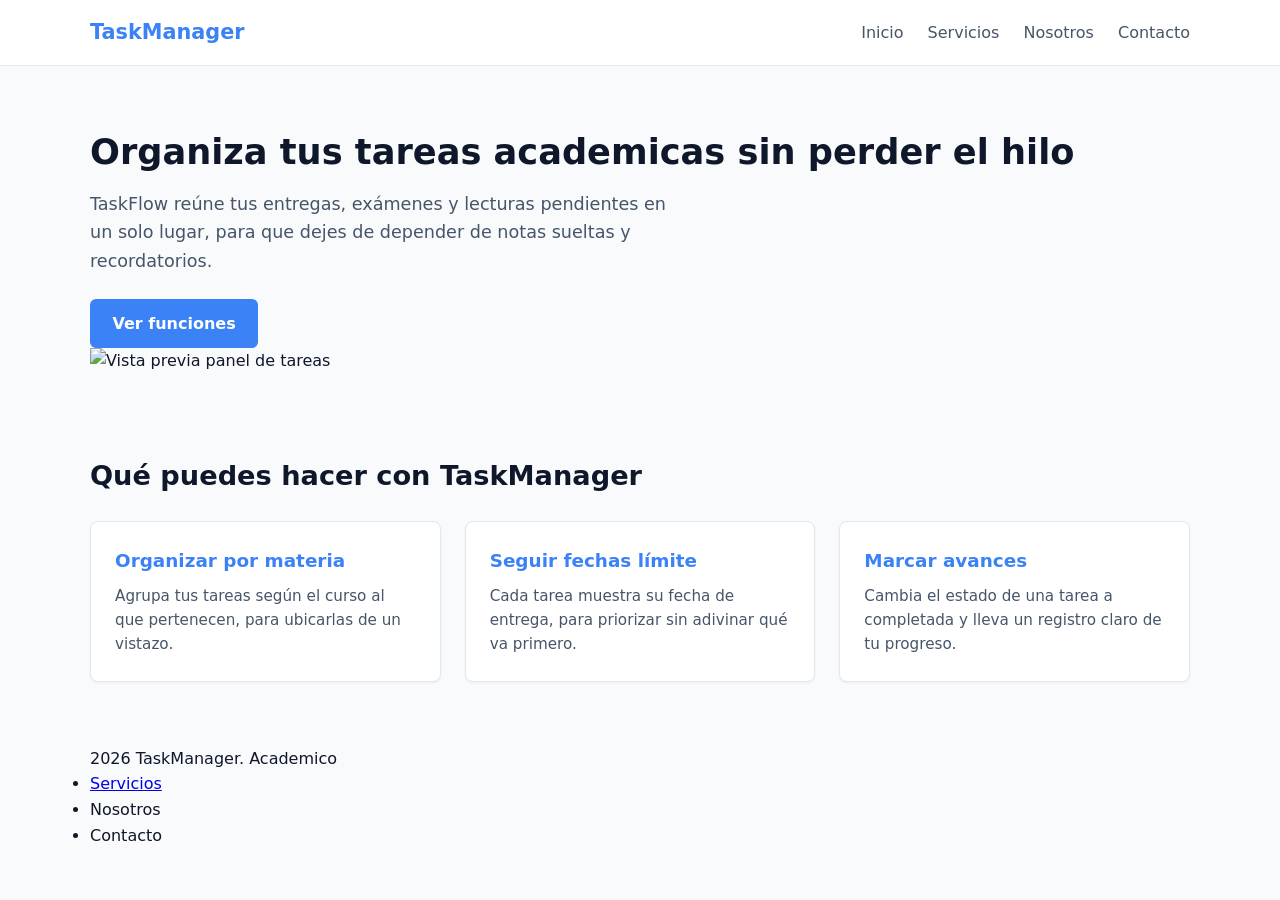
==== index.html @ 7015ac85 "Estilos iniciales y configuracion" ====
<!DOCTYPE html>
<html lang="en">
<head>
    <meta charset="UTF-8">
    <meta name="viewport" content="width=device-width, initial-scale=1.0">
    <title>TaskManager</title>
    <link rel="stylesheet" href="css/estilo.css">
</head>
<body>
    <header class="header-sitio">
        <div class="contenedor contenedor-header">
            <a href="index.html" class="logo">TaskManager</a>
            <nav class="navegacion">
                <ul>
                    <li><a href="index.html" class="activo">Inicio</a></li>
                    <li><a href="servicios.html">Servicios</a></li>
                    <li><a href="nosotros.html">Nosotros</a></li>
                    <li><a href="contacto.html">Contacto</a></li>
                </ul>
            </nav>
        </div>
    </header>

    <main>
        <section class="hero">
            <div class="contenedor contenedor-hero">
                <div class="hero-texto">
                    <h1>Organiza tus tareas academicas sin perder el hilo</h1>
                    <p>
                        TaskFlow reúne tus entregas, exámenes y lecturas pendientes en un 
                        solo lugar, para que dejes de depender de notas sueltas y recordatorios.
                    </p>
                    <a href="servicios.html" class="btn-primario">Ver funciones</a>
                </div>
                <div class="hero-img">
                    <img src="" alt="Vista previa panel de tareas">
                </div>
            </div>
        </section>

        <section class="funciones">
            <div class="contenedor">
                <h2>Qué puedes hacer con TaskManager</h2>
                <ul class="lista-funciones">
                    <li>
                        <h3>Organizar por materia</h3>
                        <p>Agrupa tus tareas según el curso al que pertenecen, para ubicarlas de un vistazo.</p>
                    </li>
                    <li>
                        <h3>Seguir fechas límite</h3>
                        <p>Cada tarea muestra su fecha de entrega, para priorizar sin adivinar qué va primero.</p>
                    </li>
                    <li>
                        <h3>Marcar avances</h3>
                        <p>Cambia el estado de una tarea a completada y lleva un registro claro de tu progreso.</p>
                    </li>
                </ul>
            </div>
        </section>

    </main>

    <footer class="footer-sitio">
        <div class="contenedor contenedor-footer">
            <p>2026 TaskManager. Academico</p>
            <ul class="links-footer">
                <li><a href="servicios.html">Servicios</a></li>
                <li><a href="nosotros.html"></a>Nosotros</li>
                <li><a href="contacto.html"></a>Contacto</li>
            </ul>
        </div>
    </footer>

    <script src="js/script.js"></script>
</body>
</html>
---- css/estilo.css ----
:root {
  --color-primario: #3b82f6;
  --color-primario-hover: #1d4ed8;
  --color-fondo: #f8fafc;
  --color-tarjeta: #ffffff;
  --color-texto: #0f172a;
  --color-texto-secundario: #475569;
  --borde-color: #e2e8f0;
  --fuente: system-ui, -apple-system, BlinkMacSystemFont, 'Segoe UI', Roboto, sans-serif;
}


* {
  margin: 0;
  padding: 0;
  box-sizing: border-box;
}

body {
  font-family: var(--fuente);
  background-color: var(--color-fondo);
  color: var(--color-texto);
  line-height: 1.6;
}

.contenedor {
  width: 90%;
  max-width: 1100px;
  margin: 0 auto;
}

.header-sitio {
  background-color: var(--color-tarjeta);
  border-bottom: 1px solid var(--borde-color);
  padding: 1rem 0;
}

.contenedor-header {
  display: flex;
  justify-content: space-between;
  align-items: center;
}

.logo {
  font-size: 1.3rem;
  font-weight: 700;
  color: var(--color-primario);
  text-decoration: none;
}

.navegacion ul {
  display: flex;
  list-style: none;
  gap: 1.5rem;
}

.navegacion a {
  text-decoration: none;
  color: var(--color-texto-secundario);
  font-weight: 500;
  transition: color 0.2s ease;
}

.navegacion a:hover,
.navegacion a.active {
  color: var(--color-primario);
}

.hero {
  padding: 4rem 0 3rem 0;
}

.hero h1 {
  font-size: 2.2rem;
  margin-bottom: 1rem;
  line-height: 1.25;
}

.hero p {
  font-size: 1.1rem;
  color: var(--color-texto-secundario);
  margin-bottom: 1.5rem;
  max-width: 600px;
}

.btn-primario {
  display: inline-block;
  background-color: var(--color-primario);
  color: #ffffff;
  padding: 0.75rem 1.4rem;
  border-radius: 6px;
  text-decoration: none;
  font-weight: 600;
  transition: background-color 0.2s ease;
}

.btn-primario:hover {
  background-color: var(--color-primario-hover);
}

.funciones {
  padding: 2rem 0 4rem 0;
}

.funciones h2 {
  font-size: 1.7rem;
  margin-bottom: 1.5rem;
}

.lista-funciones {
  list-style: none;
  display: grid;
  grid-template-columns: repeat(auto-fit, minmax(280px, 1fr));
  gap: 1.5rem;
}

.lista-funciones li {
  background-color: var(--color-tarjeta);
  border: 1px solid var(--borde-color);
  border-radius: 8px;
  padding: 1.5rem;
  box-shadow: 0 1px 3px rgba(0, 0, 0, 0.05);
}

.lista-funciones h3 {
  font-size: 1.15rem;
  color: var(--color-primario);
  margin-bottom: 0.5rem;
}

.lista-funciones p {
  color: var(--color-texto-secundario);
  font-size: 0.95rem;
}
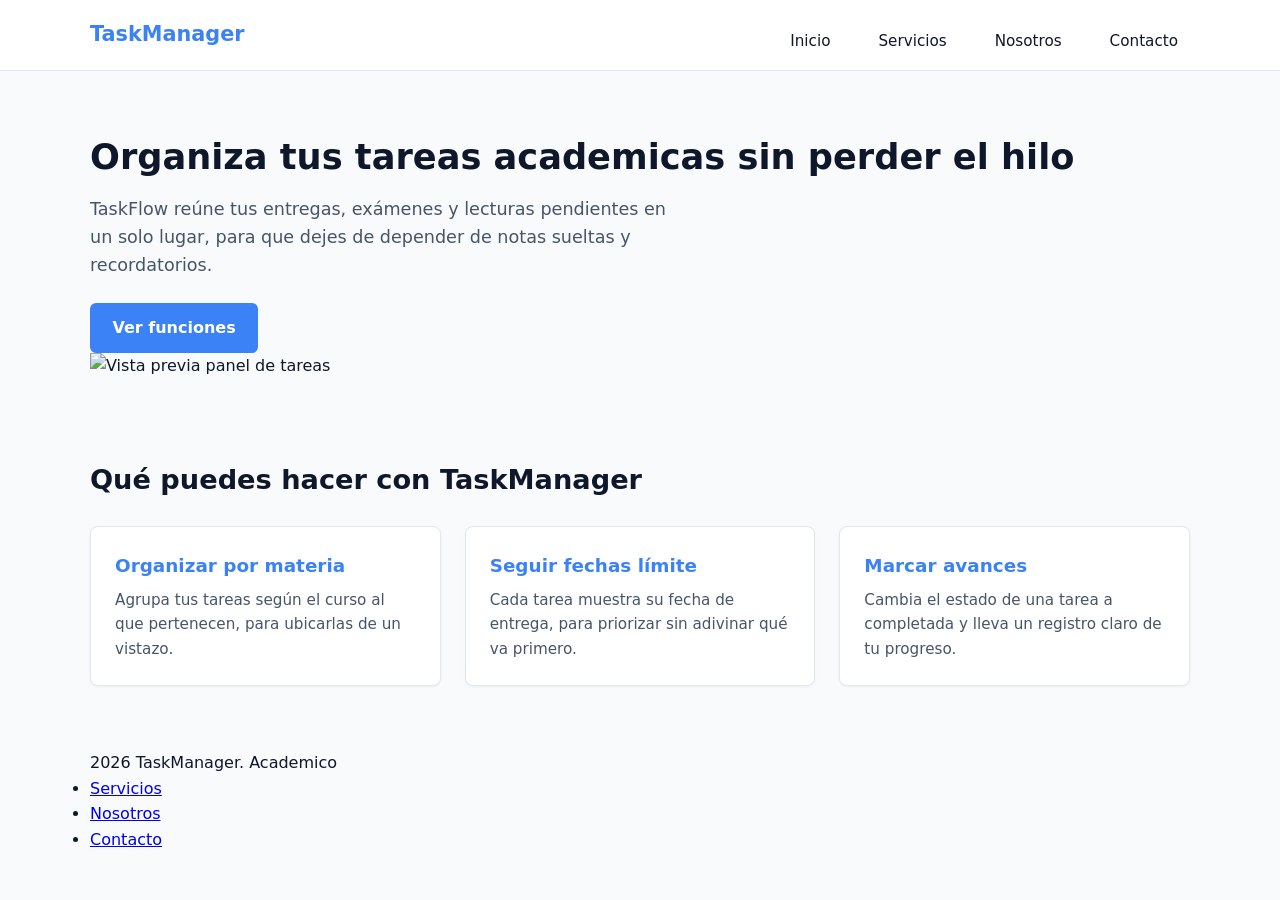
==== commit edcf754b: "cambio en etiqueta" ====
--- a/index.html
+++ b/index.html
@@ -65,8 +65,8 @@
             <p>2026 TaskManager. Academico</p>
             <ul class="links-footer">
                 <li><a href="servicios.html">Servicios</a></li>
-                <li><a href="nosotros.html"></a>Nosotros</li>
-                <li><a href="contacto.html"></a>Contacto</li>
+                <li><a href="nosotros.html">Nosotros</a></li>
+                <li><a href="contacto.html">Contacto</a></li>
             </ul>
         </div>
     </footer>
--- a/css/estilo.css
+++ b/css/estilo.css
@@ -52,18 +52,30 @@
   display: flex;
   list-style: none;
   gap: 1.5rem;
+  margin: 0;
+  padding: 0;
+  align-items: center;
+}
+
+.navegacion {
+  display: flex;
+  gap: 1.5rem;
+  align-items: center;
 }
 
 .navegacion a {
   text-decoration: none;
-  color: var(--color-texto-secundario);
+  color: var(--color-texto);
   font-weight: 500;
-  transition: color 0.2s ease;
-}
-
-.navegacion a:hover,
-.navegacion a.active {
-  color: var(--color-primario);
+  font-size: 0.95rem;
+  padding: 0.5rem 0.75rem;
+  border-radius: 6px;
+  transition: color 0.2s ease, background-color 0.2s ease;
+}
+
+.navegacion a:hover {
+  color: var(--color-primario);
+  background-color: #f1f5f9;
 }
 
 .hero {
@@ -131,4 +143,198 @@
 .lista-funciones p {
   color: var(--color-texto-secundario);
   font-size: 0.95rem;
+}
+
+.seccion-contacto {
+  padding: 3rem 0 4rem 0;
+}
+
+.seccion-contacto h1 {
+  font-size: 2rem;
+  color: var(--color-texto);
+  margin-bottom: 0.8rem;
+}
+
+.descripcion-contacto {
+  color: var(--color-texto-secundario);
+  margin-bottom: 2rem;
+  font-size: 1rem;
+}
+
+.tabla-contenedor {
+  width: 100%;
+  overflow-x: auto;
+  background-color: var(--color-tarjeta);
+  border: 1px solid var(--borde-color);
+  border-radius: 8px;
+  box-shadow: 0 1px 3px rgba(0, 0, 0, 0.04);
+}
+
+.tabla-directorio {
+  width: 100%;
+  border-collapse: collapse;
+  text-align: left;
+  font-size: 0.95rem;
+}
+
+.tabla-directorio th {
+  background-color: #f8fafc;
+  color: var(--color-texto);
+  font-weight: 700;
+  padding: 1rem 1.25rem;
+  border-bottom: 2px solid var(--borde-color);
+}
+
+.tabla-directorio td {
+  padding: 1rem 1.25rem;
+  border-bottom: 1px solid var(--borde-color);
+  color: var(--color-texto);
+}
+
+.tabla-directorio tr:last-child td {
+  border-bottom: none;
+}
+
+.tabla-directorio tbody tr:hover {
+  background-color: #f1f5f9;
+}
+
+.tabla-directorio a {
+  color: var(--color-primario);
+  text-decoration: none;
+  font-weight: 500;
+}
+
+.tabla-directorio a:hover {
+  text-decoration: underline;
+}
+
+.seccion-nosotros {
+  padding: 3rem 0 4rem 0;
+}
+
+.encabezado-pagina {
+  margin-bottom: 2.5rem;
+}
+
+.encabezado-pagina h1 {
+  font-size: 2.2rem;
+  color: var(--color-texto);
+  margin-bottom: 0.5rem;
+}
+
+.encabezado-pagina .subtitulo {
+  color: var(--color-texto-secundario);
+  font-size: 1.05rem;
+}
+
+.identidad-grid {
+  display: grid;
+  grid-template-columns: repeat(auto-fit, minmax(280px, 1fr));
+  gap: 1.5rem;
+  margin-bottom: 3.5rem;
+}
+
+.tarjeta-identidad {
+  background-color: var(--color-tarjeta);
+  border: 1px solid var(--borde-color);
+  border-radius: 8px;
+  padding: 1.75rem;
+  box-shadow: 0 1px 3px rgba(0, 0, 0, 0.04);
+}
+
+.tarjeta-identidad h2 {
+  font-size: 1.3rem;
+  color: var(--color-primario);
+  margin-bottom: 0.75rem;
+}
+
+.tarjeta-identidad p {
+  color: var(--color-texto-secundario);
+  font-size: 0.95rem;
+  line-height: 1.6;
+}
+
+.seccion-equipo {
+  margin-top: 2rem;
+}
+
+.encabezado-seccion {
+  margin-bottom: 2rem;
+}
+
+.encabezado-seccion h2 {
+  font-size: 1.8rem;
+  color: var(--color-texto);
+  margin-bottom: 0.5rem;
+}
+
+.encabezado-seccion p {
+  color: var(--color-texto-secundario);
+  font-size: 1rem;
+}
+
+.equipo-grid {
+  display: grid;
+  grid-template-columns: repeat(auto-fill, minmax(260px, 1fr));
+  gap: 1.5rem;
+}
+
+.tarjeta-miembro {
+  background-color: var(--color-tarjeta);
+  border: 1px solid var(--borde-color);
+  border-radius: 8px;
+  padding: 1.5rem;
+  box-shadow: 0 1px 3px rgba(0, 0, 0, 0.04);
+  transition: transform 0.2s ease, box-shadow 0.2s ease;
+}
+
+.tarjeta-miembro:hover {
+  transform: translateY(-3px);
+  box-shadow: 0 4px 12px rgba(0, 0, 0, 0.08);
+}
+
+.tarjeta-miembro h3 {
+  font-size: 1.05rem;
+  color: var(--color-texto);
+  margin-bottom: 0.35rem;
+}
+
+.tarjeta-miembro .rol {
+  display: inline-block;
+  font-size: 0.85rem;
+  font-weight: 600;
+  color: var(--color-primario);
+  margin-bottom: 0.8rem;
+  background-color: #e0f2fe;
+  padding: 0.2rem 0.5rem;
+  border-radius: 4px;
+}
+
+.tarjeta-miembro p {
+  font-size: 0.9rem;
+  color: var(--color-texto-secundario);
+  line-height: 1.5;
+}
+
+header nav, .nav-links {
+    display: flex;
+    justify-content: center;
+    gap: 15px;
+    margin-top: 12px;
+}
+
+header nav a, .nav-links a {
+    color: #ffffff;
+    text-decoration: none;
+    font-weight: bold;
+    font-size: 15px;
+    padding: 6px 14px;
+    border-radius: 6px;
+    transition: background-color 0.2s ease, box-shadow 0.2s ease;
+}
+
+header nav a:hover, .nav-links a:hover {
+    background-color: rgba(255, 255, 255, 0.18);
+    box-shadow: 0 2px 8px rgba(0, 0, 0, 0.2);
 }
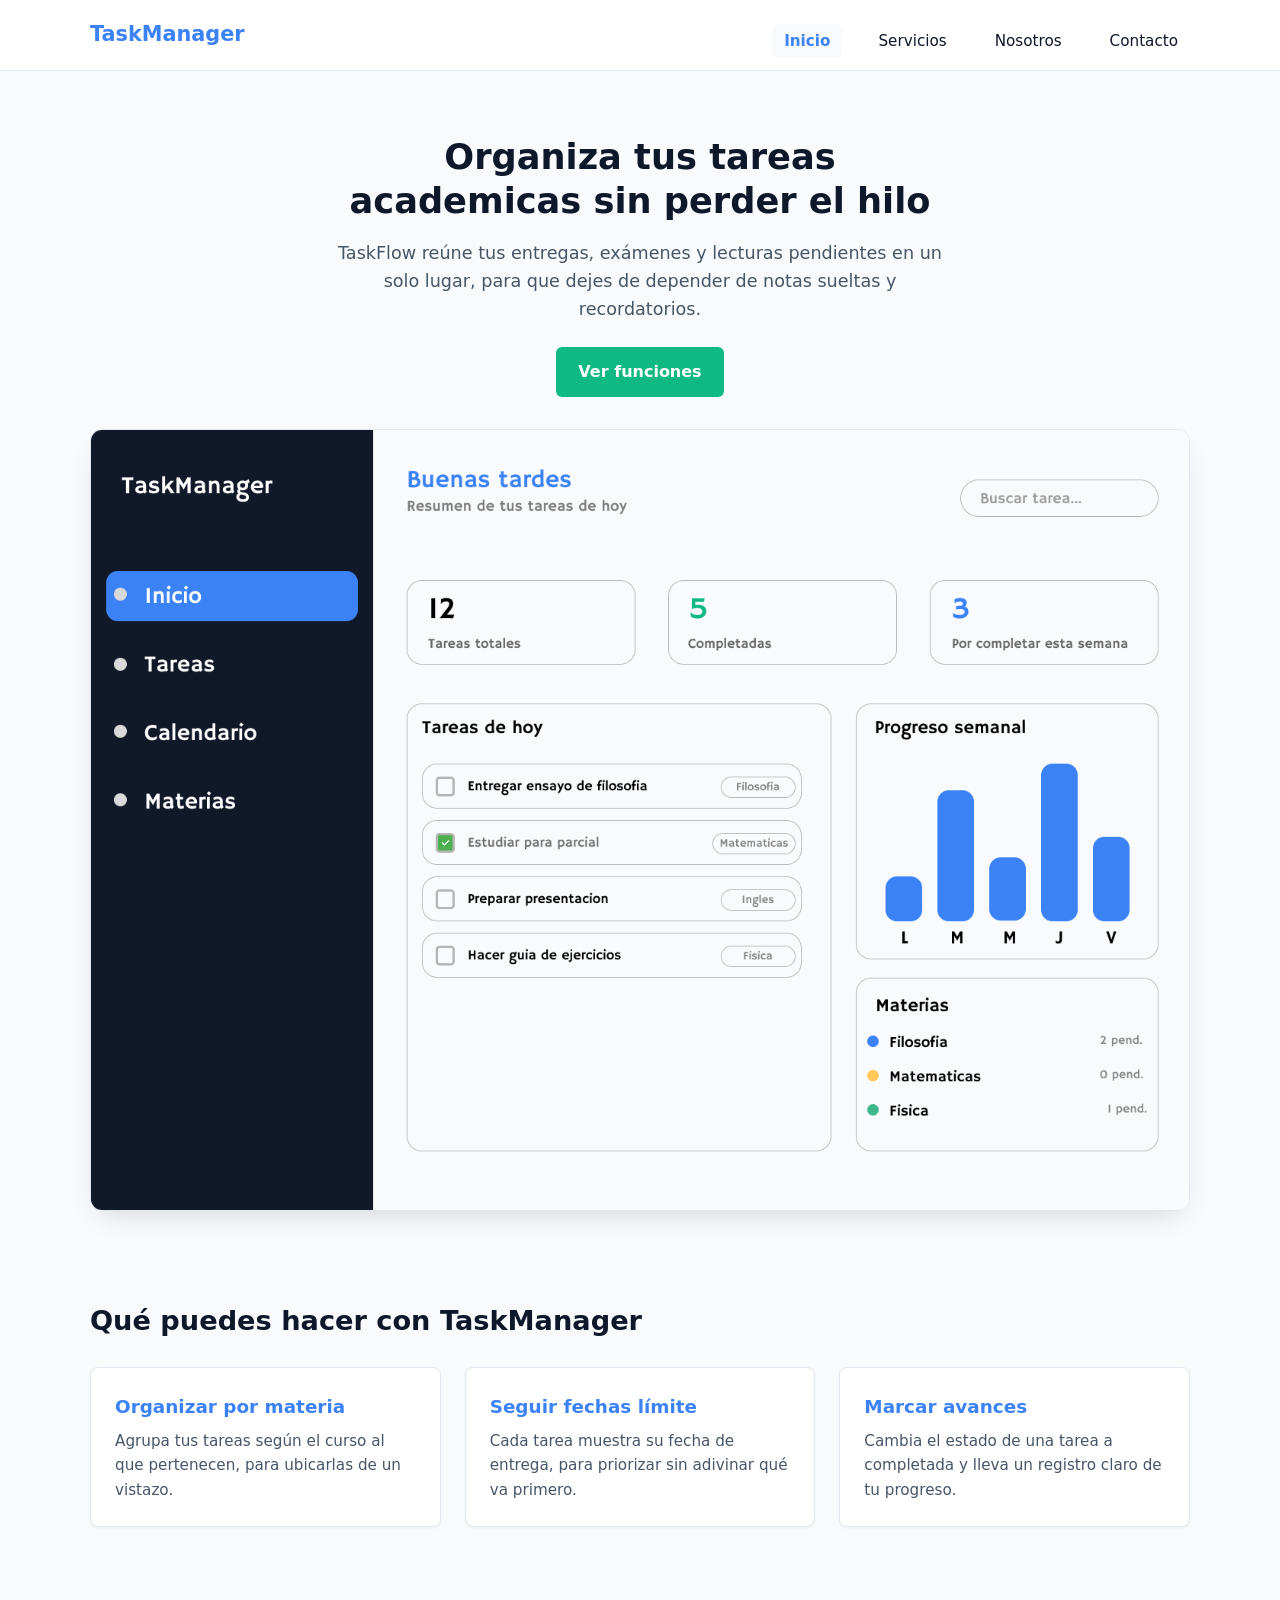
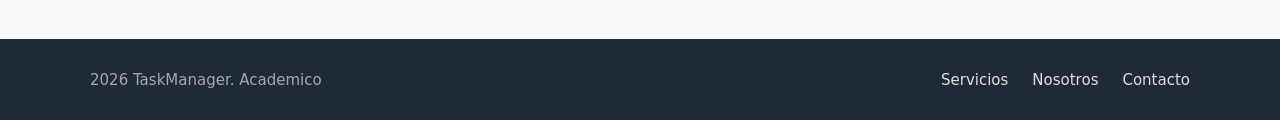
==== commit ec1be6cd: "style: cambios en estructura y añadicion de ejemplo de panel" ====
--- a/index.html
+++ b/index.html
@@ -32,8 +32,8 @@
                     </p>
                     <a href="servicios.html" class="btn-primario">Ver funciones</a>
                 </div>
-                <div class="hero-img">
-                    <img src="" alt="Vista previa panel de tareas">
+                <div class="panel-img">
+                    <img src="img/Panel TasksManager (idea).png" alt="Vista previa panel de tareas">
                 </div>
             </div>
         </section>
--- a/css/estilo.css
+++ b/css/estilo.css
@@ -1,6 +1,9 @@
 :root {
   --color-primario: #3b82f6;
   --color-primario-hover: #1d4ed8;
+  --color-secundario: #10B981;
+  --color-secundario-hover: #099a6a;
+  --color-terciario: #1F2937;
   --color-fondo: #f8fafc;
   --color-tarjeta: #ffffff;
   --color-texto: #0f172a;
@@ -29,6 +32,8 @@
   margin: 0 auto;
 }
 
+/**navegacion y header**/
+
 .header-sitio {
   background-color: var(--color-tarjeta);
   border-bottom: 1px solid var(--borde-color);
@@ -52,8 +57,6 @@
   display: flex;
   list-style: none;
   gap: 1.5rem;
-  margin: 0;
-  padding: 0;
   align-items: center;
 }
 
@@ -73,41 +76,106 @@
   transition: color 0.2s ease, background-color 0.2s ease;
 }
 
-.navegacion a:hover {
-  color: var(--color-primario);
-  background-color: #f1f5f9;
-}
+.navegacion a:hover,
+.navegacion a:focus-visible {
+  color: var(--color-primario);
+  background-color: var(--color-fondo);
+}
+
+.navegacion a.activo,
+.navegacion a.activo:hover,
+.navegacion a.activo:focus-visible {
+  color: var(--color-primario);
+  background-color: var(--color-fondo);
+  font-weight: 600;
+}
+
+@media (max-width: 640px) {
+  .contenedor-header {
+    flex-direction: column;
+    gap: 0.75rem;
+    padding: 0.5rem 0;
+  }
+ 
+  .navegacion ul {
+    flex-wrap: wrap;
+    justify-content: center;
+    gap: 0.5rem 1rem;
+  }
+ 
+  .navegacion a {
+    padding: 0.4rem 0.6rem;
+    font-size: 0.9rem;
+  }
+}
+
+/**hero section**/
 
 .hero {
-  padding: 4rem 0 3rem 0;
-}
-
+  padding: 4rem 0 3rem;
+  background-color: var(--color-fondo);
+  background-image: url("../img/fondo-estudio.svg");
+  background-repeat: no-repeat;
+  background-position: center;
+  background-size: cover;
+}
+ 
+.contenedor-hero {
+  display: flex;
+  flex-direction: column;
+  align-items: center;
+  text-align: center;
+  gap: 2rem;
+}
+ 
+.hero-texto {
+  display: flex;
+  flex-direction: column;
+  align-items: center;
+  max-width: 620px;
+}
+ 
 .hero h1 {
   font-size: 2.2rem;
   margin-bottom: 1rem;
   line-height: 1.25;
-}
-
+  color: var(--color-texto);
+}
+ 
 .hero p {
   font-size: 1.1rem;
   color: var(--color-texto-secundario);
   margin-bottom: 1.5rem;
-  max-width: 600px;
-}
-
+}
+ 
 .btn-primario {
   display: inline-block;
-  background-color: var(--color-primario);
-  color: #ffffff;
+  background-color: var(--color-secundario);
+  color: var(--color-tarjeta);
   padding: 0.75rem 1.4rem;
   border-radius: 6px;
   text-decoration: none;
   font-weight: 600;
   transition: background-color 0.2s ease;
 }
-
-.btn-primario:hover {
-  background-color: var(--color-primario-hover);
+ 
+.btn-primario:hover,
+.btn-primario:focus-visible {
+  background-color: var(--color-secundario-hover);
+}
+ 
+.panel-img img{
+  max-width: 100%;
+  height: auto;
+  border-radius: 12px;
+   border: 1px solid var(--borde-color);
+  box-shadow: 0 12px 28px -12px rgba(15, 23, 42, 0.18);
+}
+ 
+@media (max-width: 640px) {
+  .hero h1 {
+    font-size: 1.7rem;
+  }
 }
 
 .funciones {
@@ -337,4 +405,55 @@
 header nav a:hover, .nav-links a:hover {
     background-color: rgba(255, 255, 255, 0.18);
     box-shadow: 0 2px 8px rgba(0, 0, 0, 0.2);
+}
+
+/*footer*/
+
+.footer-sitio {
+  background-color: var(--color-terciario);
+  color: var(--color-blanco);
+  padding: 28px 0;
+  margin-top: 48px;
+}
+ 
+.contenedor-footer {
+  display: flex;
+  flex-direction: column;
+  align-items: center;
+  gap: 14px;
+  text-align: center;
+}
+ 
+.footer-sitio p {
+  font-size: 15px;
+  color: rgba(255, 255, 255, 0.6);
+}
+ 
+.links-footer {
+  display: flex;
+  gap: 24px;
+  list-style: none;
+  flex-wrap: wrap;
+  justify-content: center;
+}
+ 
+.links-footer a {
+  color: rgba(255, 255, 255, 0.85);
+  text-decoration: none;
+  font-size: 15px;
+  transition: color 0.15s ease;
+}
+ 
+.links-footer a:hover,
+.links-footer a:focus-visible {
+  color: var(--color-acento);
+  text-decoration: underline;
+}
+ 
+@media (min-width: 640px) {
+  .contenedor-footer {
+    flex-direction: row;
+    justify-content: space-between;
+    text-align: left;
+  }
 }
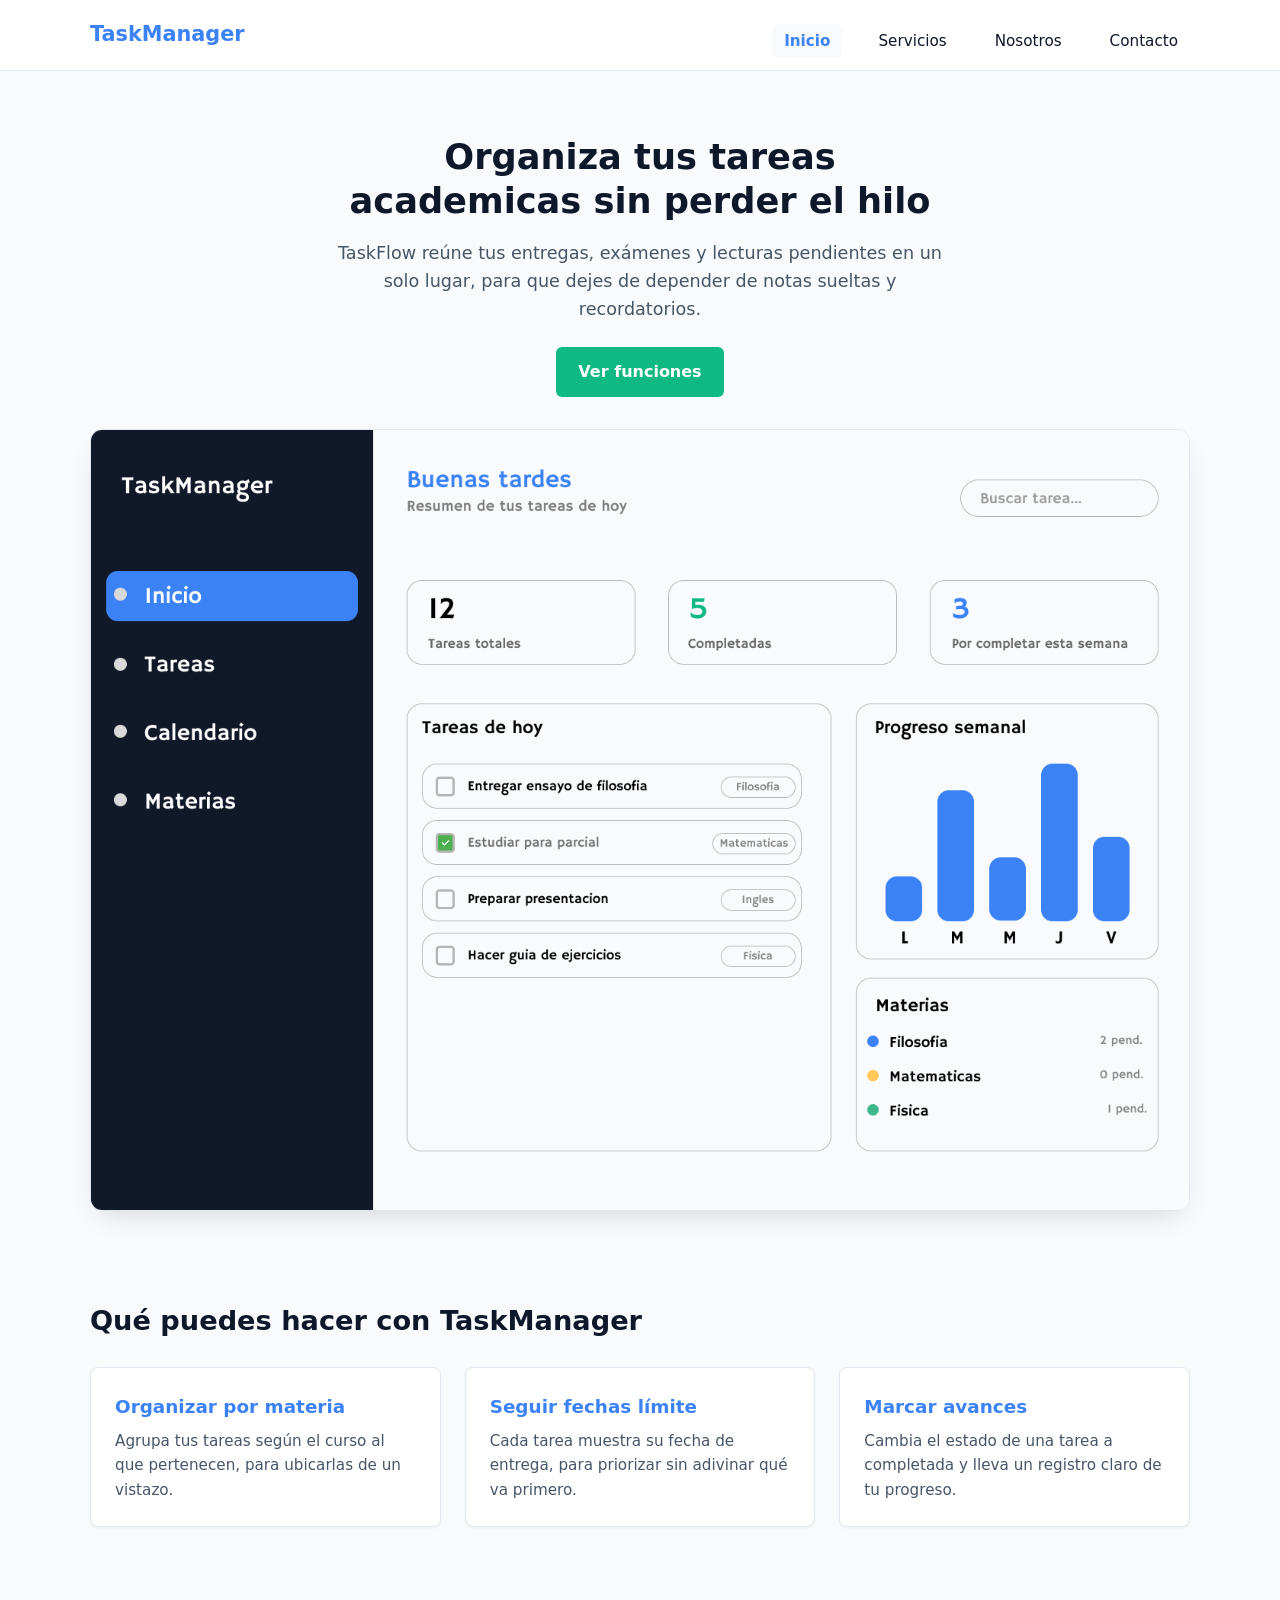
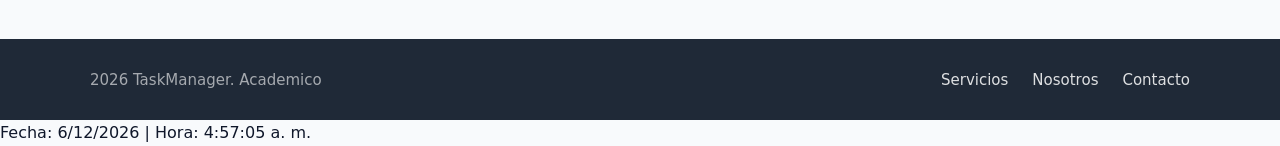
==== commit 0a148f73: "Agregando fecha y hora al proyecto" ====
--- a/index.html
+++ b/index.html
@@ -27,7 +27,7 @@
                 <div class="hero-texto">
                     <h1>Organiza tus tareas academicas sin perder el hilo</h1>
                     <p>
-                        TaskFlow reúne tus entregas, exámenes y lecturas pendientes en un 
+                        TaskFlow reúne tus entregas, exámenes y lecturas pendientes en un
                         solo lugar, para que dejes de depender de notas sueltas y recordatorios.
                     </p>
                     <a href="servicios.html" class="btn-primario">Ver funciones</a>
@@ -70,7 +70,7 @@
             </ul>
         </div>
     </footer>
-
+    <div id="fecha-hora"></div>
     <script src="js/script.js"></script>
 </body>
 </html>
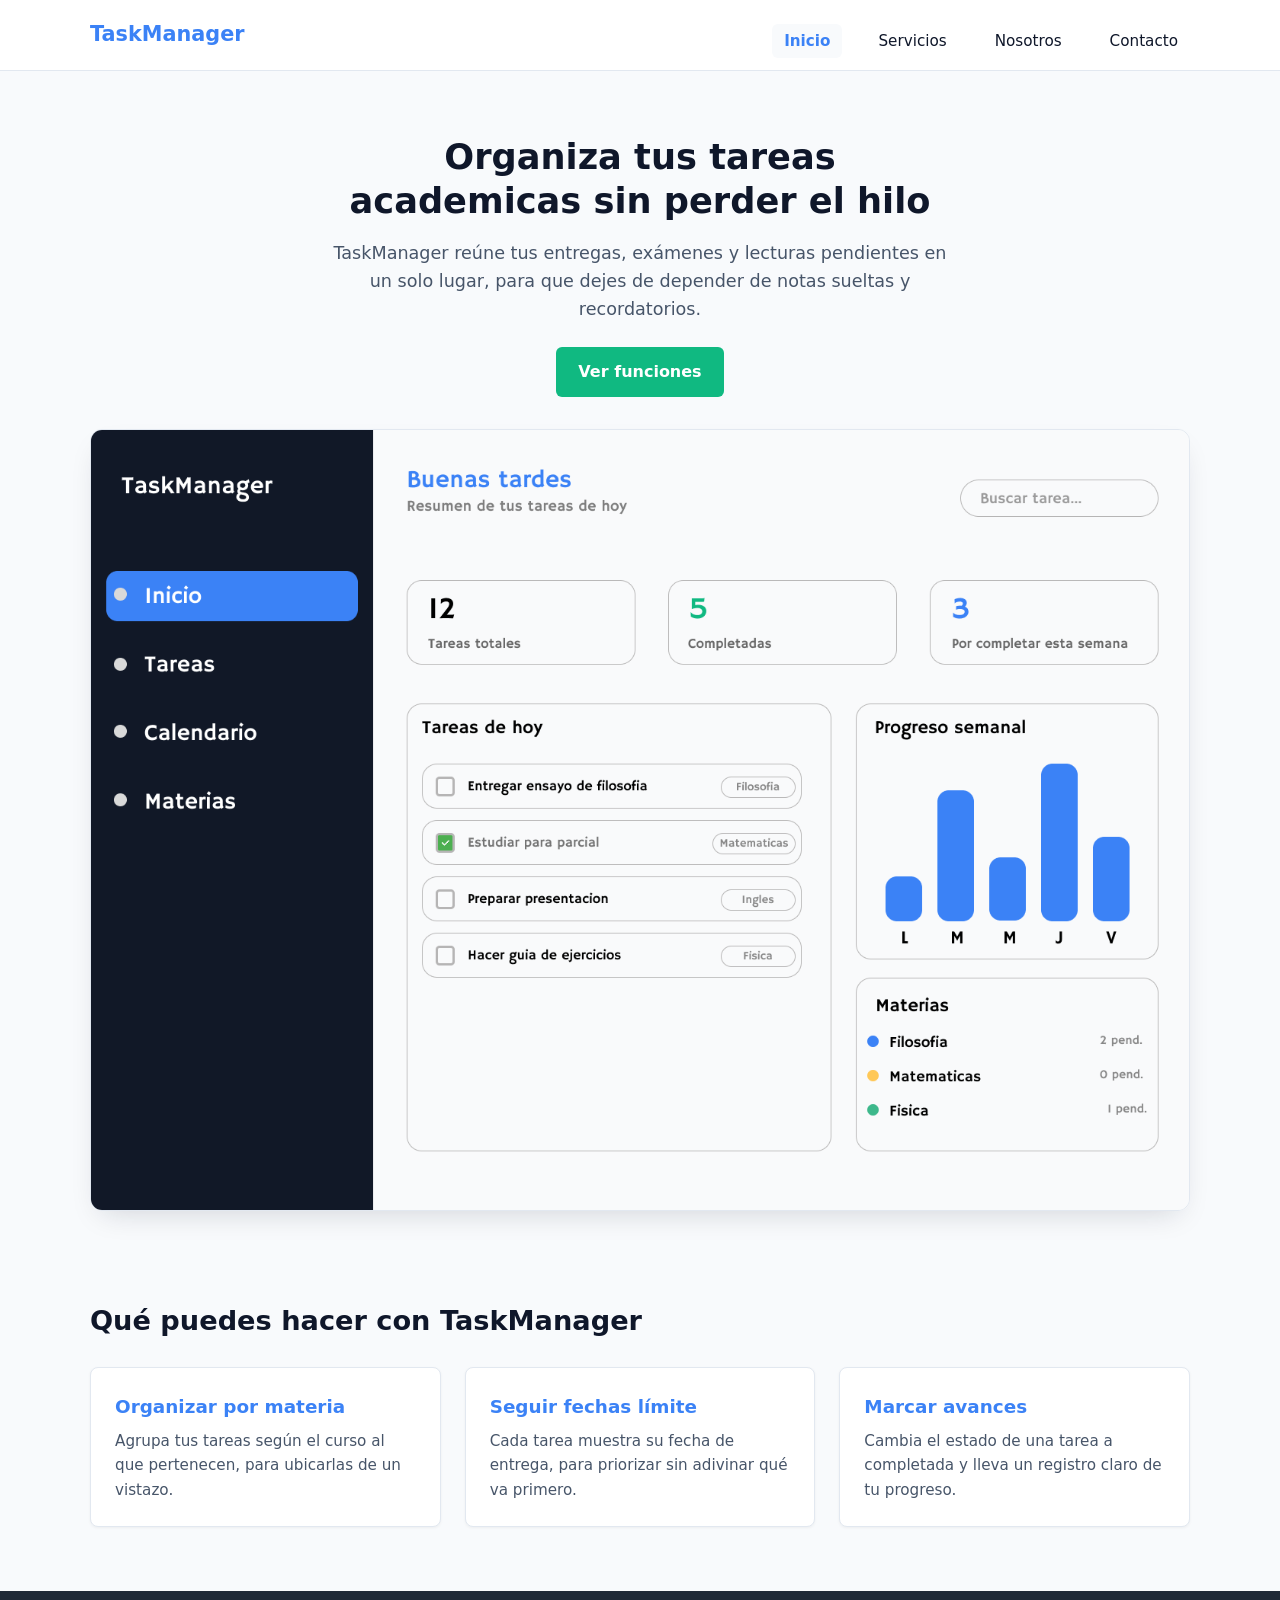
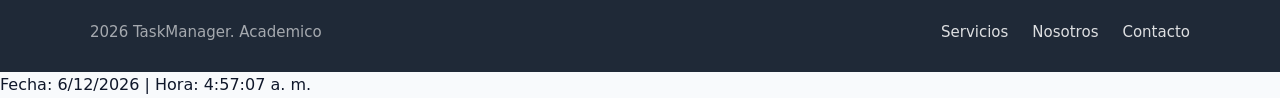
==== commit b535e0f0: "Unificación de agenda, diseño responsivo y mejoras en dashboard" ====
--- a/index.html
+++ b/index.html
@@ -5,6 +5,7 @@
     <meta name="viewport" content="width=device-width, initial-scale=1.0">
     <title>TaskManager</title>
     <link rel="stylesheet" href="css/estilo.css">
+    <link rel="stylesheet" href="css/index.css">
 </head>
 <body>
     <header class="header-sitio">
@@ -27,7 +28,7 @@
                 <div class="hero-texto">
                     <h1>Organiza tus tareas academicas sin perder el hilo</h1>
                     <p>
-                        TaskFlow reúne tus entregas, exámenes y lecturas pendientes en un
+                        TaskManager reúne tus entregas, exámenes y lecturas pendientes en un
                         solo lugar, para que dejes de depender de notas sueltas y recordatorios.
                     </p>
                     <a href="servicios.html" class="btn-primario">Ver funciones</a>
--- a/css/estilo.css
+++ b/css/estilo.css
@@ -12,6 +12,18 @@
   --fuente: system-ui, -apple-system, BlinkMacSystemFont, 'Segoe UI', Roboto, sans-serif;
 }
 
+html, body {
+   min-height: 100vh;
+    display: flex;
+    flex-direction: column;
+    margin: 0;
+}
+
+body {
+    display: flex;
+    flex-direction: column;
+    min-height: 100vh;
+}
 
 * {
   margin: 0;
@@ -109,178 +121,6 @@
   }
 }
 
-/**hero section**/
-
-.hero {
-  padding: 4rem 0 3rem;
-  background-color: var(--color-fondo);
-  background-image: url("../img/fondo-estudio.svg");
-  background-repeat: no-repeat;
-  background-position: center;
-  background-size: cover;
-}
- 
-.contenedor-hero {
-  display: flex;
-  flex-direction: column;
-  align-items: center;
-  text-align: center;
-  gap: 2rem;
-}
- 
-.hero-texto {
-  display: flex;
-  flex-direction: column;
-  align-items: center;
-  max-width: 620px;
-}
- 
-.hero h1 {
-  font-size: 2.2rem;
-  margin-bottom: 1rem;
-  line-height: 1.25;
-  color: var(--color-texto);
-}
- 
-.hero p {
-  font-size: 1.1rem;
-  color: var(--color-texto-secundario);
-  margin-bottom: 1.5rem;
-}
- 
-.btn-primario {
-  display: inline-block;
-  background-color: var(--color-secundario);
-  color: var(--color-tarjeta);
-  padding: 0.75rem 1.4rem;
-  border-radius: 6px;
-  text-decoration: none;
-  font-weight: 600;
-  transition: background-color 0.2s ease;
-}
- 
-.btn-primario:hover,
-.btn-primario:focus-visible {
-  background-color: var(--color-secundario-hover);
-}
- 
-.panel-img img{
-  max-width: 100%;
-  height: auto;
-  border-radius: 12px;
-   border: 1px solid var(--borde-color);
-  box-shadow: 0 12px 28px -12px rgba(15, 23, 42, 0.18);
-}
- 
-@media (max-width: 640px) {
-  .hero h1 {
-    font-size: 1.7rem;
-  }
-}
-
-.funciones {
-  padding: 2rem 0 4rem 0;
-}
-
-.funciones h2 {
-  font-size: 1.7rem;
-  margin-bottom: 1.5rem;
-}
-
-.lista-funciones {
-  list-style: none;
-  display: grid;
-  grid-template-columns: repeat(auto-fit, minmax(280px, 1fr));
-  gap: 1.5rem;
-}
-
-.lista-funciones li {
-  background-color: var(--color-tarjeta);
-  border: 1px solid var(--borde-color);
-  border-radius: 8px;
-  padding: 1.5rem;
-  box-shadow: 0 1px 3px rgba(0, 0, 0, 0.05);
-}
-
-.lista-funciones h3 {
-  font-size: 1.15rem;
-  color: var(--color-primario);
-  margin-bottom: 0.5rem;
-}
-
-.lista-funciones p {
-  color: var(--color-texto-secundario);
-  font-size: 0.95rem;
-}
-
-.seccion-contacto {
-  padding: 3rem 0 4rem 0;
-}
-
-.seccion-contacto h1 {
-  font-size: 2rem;
-  color: var(--color-texto);
-  margin-bottom: 0.8rem;
-}
-
-.descripcion-contacto {
-  color: var(--color-texto-secundario);
-  margin-bottom: 2rem;
-  font-size: 1rem;
-}
-
-.tabla-contenedor {
-  width: 100%;
-  overflow-x: auto;
-  background-color: var(--color-tarjeta);
-  border: 1px solid var(--borde-color);
-  border-radius: 8px;
-  box-shadow: 0 1px 3px rgba(0, 0, 0, 0.04);
-}
-
-.tabla-directorio {
-  width: 100%;
-  border-collapse: collapse;
-  text-align: left;
-  font-size: 0.95rem;
-}
-
-.tabla-directorio th {
-  background-color: #f8fafc;
-  color: var(--color-texto);
-  font-weight: 700;
-  padding: 1rem 1.25rem;
-  border-bottom: 2px solid var(--borde-color);
-}
-
-.tabla-directorio td {
-  padding: 1rem 1.25rem;
-  border-bottom: 1px solid var(--borde-color);
-  color: var(--color-texto);
-}
-
-.tabla-directorio tr:last-child td {
-  border-bottom: none;
-}
-
-.tabla-directorio tbody tr:hover {
-  background-color: #f1f5f9;
-}
-
-.tabla-directorio a {
-  color: var(--color-primario);
-  text-decoration: none;
-  font-weight: 500;
-}
-
-.tabla-directorio a:hover {
-  text-decoration: underline;
-}
-
-.seccion-nosotros {
-  padding: 3rem 0 4rem 0;
-}
-
 .encabezado-pagina {
   margin-bottom: 2.5rem;
 }
@@ -294,95 +134,6 @@
 .encabezado-pagina .subtitulo {
   color: var(--color-texto-secundario);
   font-size: 1.05rem;
-}
-
-.identidad-grid {
-  display: grid;
-  grid-template-columns: repeat(auto-fit, minmax(280px, 1fr));
-  gap: 1.5rem;
-  margin-bottom: 3.5rem;
-}
-
-.tarjeta-identidad {
-  background-color: var(--color-tarjeta);
-  border: 1px solid var(--borde-color);
-  border-radius: 8px;
-  padding: 1.75rem;
-  box-shadow: 0 1px 3px rgba(0, 0, 0, 0.04);
-}
-
-.tarjeta-identidad h2 {
-  font-size: 1.3rem;
-  color: var(--color-primario);
-  margin-bottom: 0.75rem;
-}
-
-.tarjeta-identidad p {
-  color: var(--color-texto-secundario);
-  font-size: 0.95rem;
-  line-height: 1.6;
-}
-
-.seccion-equipo {
-  margin-top: 2rem;
-}
-
-.encabezado-seccion {
-  margin-bottom: 2rem;
-}
-
-.encabezado-seccion h2 {
-  font-size: 1.8rem;
-  color: var(--color-texto);
-  margin-bottom: 0.5rem;
-}
-
-.encabezado-seccion p {
-  color: var(--color-texto-secundario);
-  font-size: 1rem;
-}
-
-.equipo-grid {
-  display: grid;
-  grid-template-columns: repeat(auto-fill, minmax(260px, 1fr));
-  gap: 1.5rem;
-}
-
-.tarjeta-miembro {
-  background-color: var(--color-tarjeta);
-  border: 1px solid var(--borde-color);
-  border-radius: 8px;
-  padding: 1.5rem;
-  box-shadow: 0 1px 3px rgba(0, 0, 0, 0.04);
-  transition: transform 0.2s ease, box-shadow 0.2s ease;
-}
-
-.tarjeta-miembro:hover {
-  transform: translateY(-3px);
-  box-shadow: 0 4px 12px rgba(0, 0, 0, 0.08);
-}
-
-.tarjeta-miembro h3 {
-  font-size: 1.05rem;
-  color: var(--color-texto);
-  margin-bottom: 0.35rem;
-}
-
-.tarjeta-miembro .rol {
-  display: inline-block;
-  font-size: 0.85rem;
-  font-weight: 600;
-  color: var(--color-primario);
-  margin-bottom: 0.8rem;
-  background-color: #e0f2fe;
-  padding: 0.2rem 0.5rem;
-  border-radius: 4px;
-}
-
-.tarjeta-miembro p {
-  font-size: 0.9rem;
-  color: var(--color-texto-secundario);
-  line-height: 1.5;
 }
 
 header nav, .nav-links {
@@ -410,10 +161,12 @@
 /*footer*/
 
 .footer-sitio {
+  width: 100%;
+  margin-top: auto;
+  flex-shrink: 0;
   background-color: var(--color-terciario);
   color: var(--color-blanco);
   padding: 28px 0;
-  margin-top: 48px;
 }
  
 .contenedor-footer {
--- a/css/index.css
+++ b/css/index.css
@@ -0,0 +1,103 @@
+/**hero section**/
+
+.hero {
+  padding: 4rem 0 3rem;
+  background-color: var(--color-fondo);
+  background-image: url("../img/fondo-estudio.svg");
+  background-repeat: no-repeat;
+  background-position: center;
+  background-size: cover;
+}
+ 
+.contenedor-hero {
+  display: flex;
+  flex-direction: column;
+  align-items: center;
+  text-align: center;
+  gap: 2rem;
+}
+ 
+.hero-texto {
+  display: flex;
+  flex-direction: column;
+  align-items: center;
+  max-width: 620px;
+}
+ 
+.hero h1 {
+  font-size: 2.2rem;
+  margin-bottom: 1rem;
+  line-height: 1.25;
+  color: var(--color-texto);
+}
+ 
+.hero p {
+  font-size: 1.1rem;
+  color: var(--color-texto-secundario);
+  margin-bottom: 1.5rem;
+}
+ 
+.btn-primario {
+  display: inline-block;
+  background-color: var(--color-secundario);
+  color: var(--color-tarjeta);
+  padding: 0.75rem 1.4rem;
+  border-radius: 6px;
+  text-decoration: none;
+  font-weight: 600;
+  transition: background-color 0.2s ease;
+}
+ 
+.btn-primario:hover,
+.btn-primario:focus-visible {
+  background-color: var(--color-secundario-hover);
+}
+ 
+.panel-img img{
+  max-width: 100%;
+  height: auto;
+  border-radius: 12px;
+   border: 1px solid var(--borde-color);
+  box-shadow: 0 12px 28px -12px rgba(15, 23, 42, 0.18);
+}
+ 
+@media (max-width: 640px) {
+  .hero h1 {
+    font-size: 1.7rem;
+  }
+}
+
+.funciones {
+  padding: 2rem 0 4rem 0;
+}
+
+.funciones h2 {
+  font-size: 1.7rem;
+  margin-bottom: 1.5rem;
+}
+
+.lista-funciones {
+  list-style: none;
+  display: grid;
+  grid-template-columns: repeat(auto-fit, minmax(280px, 1fr));
+  gap: 1.5rem;
+}
+
+.lista-funciones li {
+  background-color: var(--color-tarjeta);
+  border: 1px solid var(--borde-color);
+  border-radius: 8px;
+  padding: 1.5rem;
+  box-shadow: 0 1px 3px rgba(0, 0, 0, 0.05);
+}
+
+.lista-funciones h3 {
+  font-size: 1.15rem;
+  color: var(--color-primario);
+  margin-bottom: 0.5rem;
+}
+
+.lista-funciones p {
+  color: var(--color-texto-secundario);
+  font-size: 0.95rem;
+}
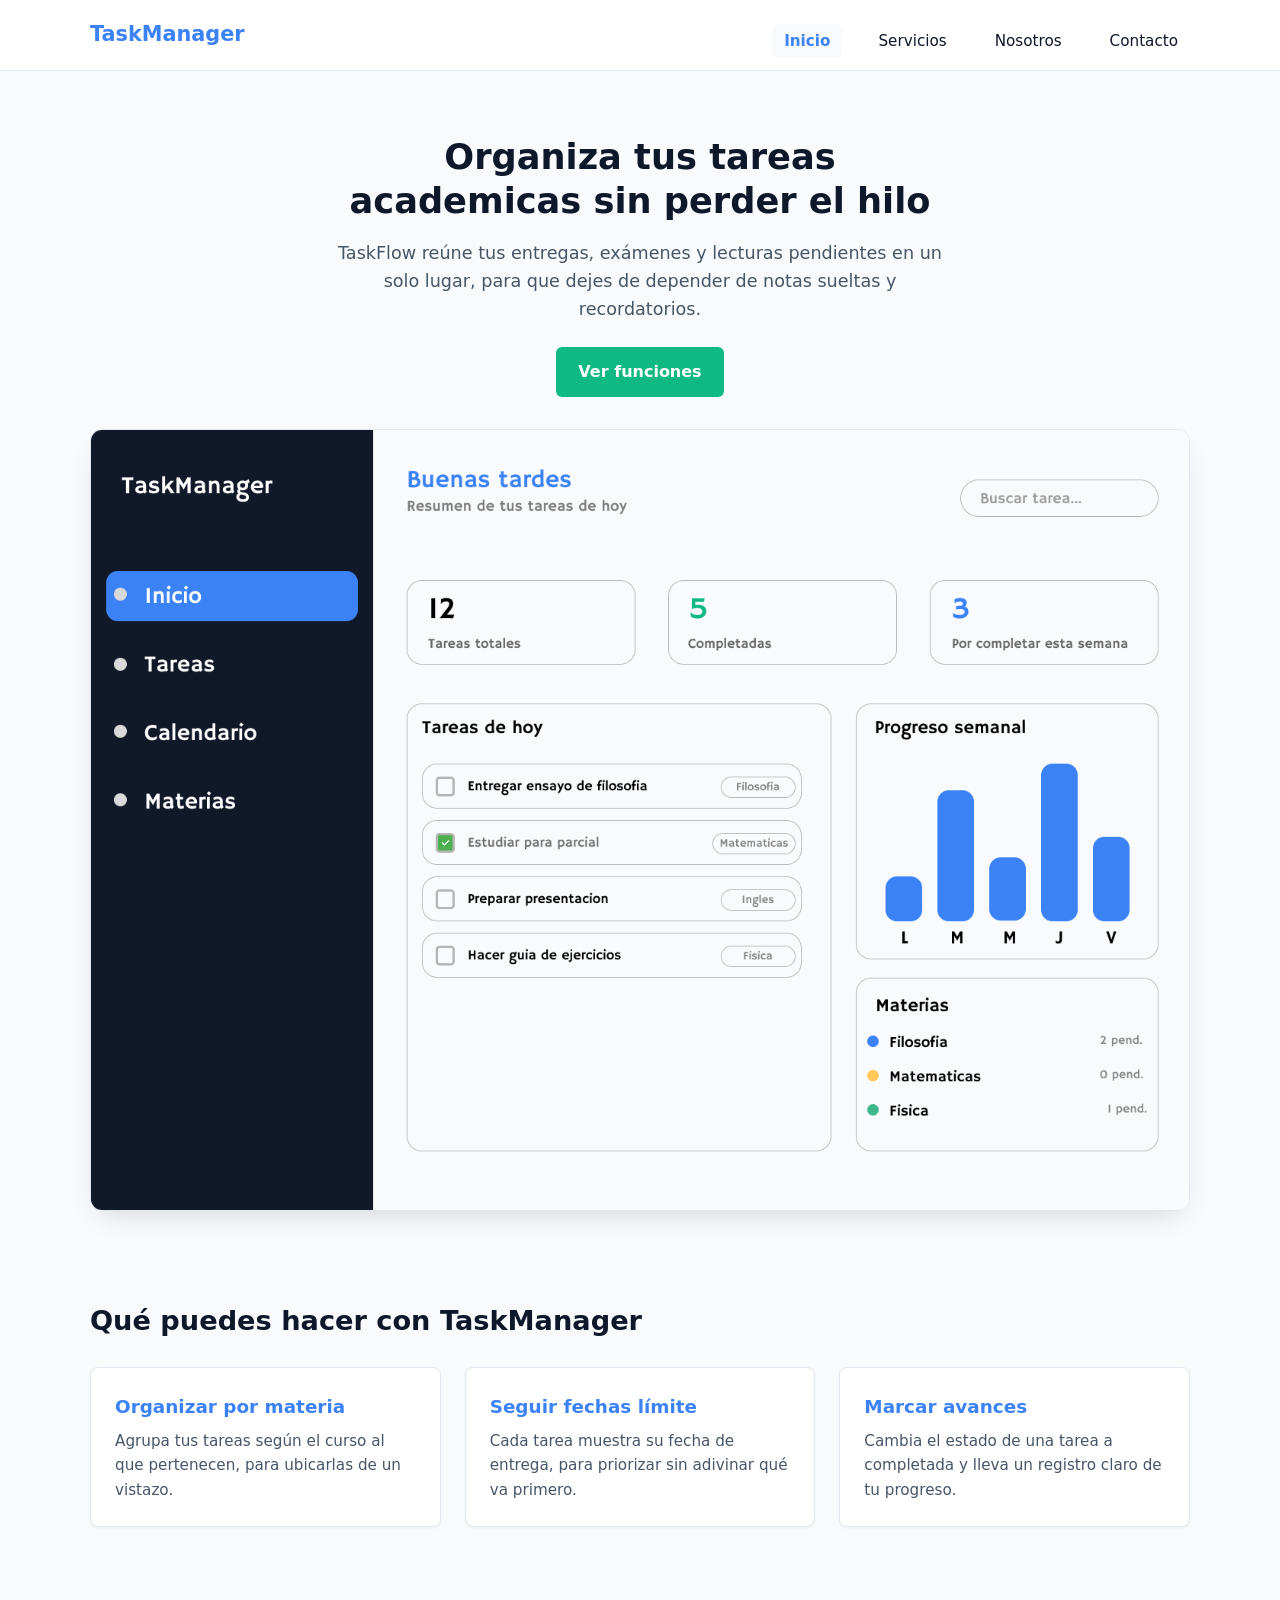
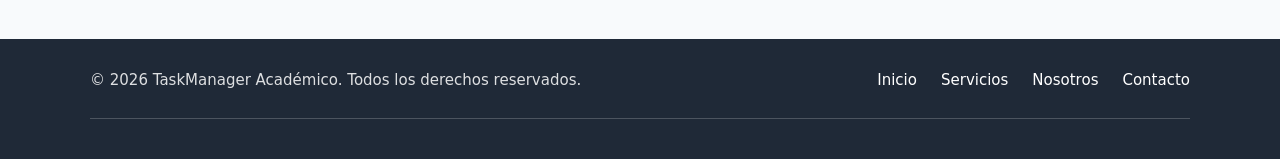
==== commit 2284370f: "Agrega favicon y mejora el footer" ====
--- a/index.html
+++ b/index.html
@@ -5,7 +5,7 @@
     <meta name="viewport" content="width=device-width, initial-scale=1.0">
     <title>TaskManager</title>
     <link rel="stylesheet" href="css/estilo.css">
-    <link rel="stylesheet" href="css/index.css">
+    <link rel="icon" type="image/svg+xml" href="favicon.svg">
 </head>
 <body>
     <header class="header-sitio">
@@ -28,7 +28,7 @@
                 <div class="hero-texto">
                     <h1>Organiza tus tareas academicas sin perder el hilo</h1>
                     <p>
-                        TaskManager reúne tus entregas, exámenes y lecturas pendientes en un
+                        TaskFlow reúne tus entregas, exámenes y lecturas pendientes en un
                         solo lugar, para que dejes de depender de notas sueltas y recordatorios.
                     </p>
                     <a href="servicios.html" class="btn-primario">Ver funciones</a>
@@ -63,15 +63,17 @@
 
     <footer class="footer-sitio">
         <div class="contenedor contenedor-footer">
-            <p>2026 TaskManager. Academico</p>
+            <p>&copy; 2026 TaskManager Académico. Todos los derechos reservados.</p>
             <ul class="links-footer">
+                <li><a href="index.html">Inicio</a></li>
                 <li><a href="servicios.html">Servicios</a></li>
                 <li><a href="nosotros.html">Nosotros</a></li>
                 <li><a href="contacto.html">Contacto</a></li>
             </ul>
+            <div id="fecha-hora" class="fecha-hora-footer"></div
         </div>
     </footer>
-    <div id="fecha-hora"></div>
+    <di
     <script src="js/script.js"></script>
 </body>
 </html>
--- a/css/estilo.css
+++ b/css/estilo.css
@@ -12,18 +12,6 @@
   --fuente: system-ui, -apple-system, BlinkMacSystemFont, 'Segoe UI', Roboto, sans-serif;
 }
 
-html, body {
-   min-height: 100vh;
-    display: flex;
-    flex-direction: column;
-    margin: 0;
-}
-
-body {
-    display: flex;
-    flex-direction: column;
-    min-height: 100vh;
-}
 
 * {
   margin: 0;
@@ -121,6 +109,178 @@
   }
 }
 
+/**hero section**/
+
+.hero {
+  padding: 4rem 0 3rem;
+  background-color: var(--color-fondo);
+  background-image: url("../img/fondo-estudio.svg");
+  background-repeat: no-repeat;
+  background-position: center;
+  background-size: cover;
+}
+ 
+.contenedor-hero {
+  display: flex;
+  flex-direction: column;
+  align-items: center;
+  text-align: center;
+  gap: 2rem;
+}
+ 
+.hero-texto {
+  display: flex;
+  flex-direction: column;
+  align-items: center;
+  max-width: 620px;
+}
+ 
+.hero h1 {
+  font-size: 2.2rem;
+  margin-bottom: 1rem;
+  line-height: 1.25;
+  color: var(--color-texto);
+}
+ 
+.hero p {
+  font-size: 1.1rem;
+  color: var(--color-texto-secundario);
+  margin-bottom: 1.5rem;
+}
+ 
+.btn-primario {
+  display: inline-block;
+  background-color: var(--color-secundario);
+  color: var(--color-tarjeta);
+  padding: 0.75rem 1.4rem;
+  border-radius: 6px;
+  text-decoration: none;
+  font-weight: 600;
+  transition: background-color 0.2s ease;
+}
+ 
+.btn-primario:hover,
+.btn-primario:focus-visible {
+  background-color: var(--color-secundario-hover);
+}
+ 
+.panel-img img{
+  max-width: 100%;
+  height: auto;
+  border-radius: 12px;
+   border: 1px solid var(--borde-color);
+  box-shadow: 0 12px 28px -12px rgba(15, 23, 42, 0.18);
+}
+ 
+@media (max-width: 640px) {
+  .hero h1 {
+    font-size: 1.7rem;
+  }
+}
+
+.funciones {
+  padding: 2rem 0 4rem 0;
+}
+
+.funciones h2 {
+  font-size: 1.7rem;
+  margin-bottom: 1.5rem;
+}
+
+.lista-funciones {
+  list-style: none;
+  display: grid;
+  grid-template-columns: repeat(auto-fit, minmax(280px, 1fr));
+  gap: 1.5rem;
+}
+
+.lista-funciones li {
+  background-color: var(--color-tarjeta);
+  border: 1px solid var(--borde-color);
+  border-radius: 8px;
+  padding: 1.5rem;
+  box-shadow: 0 1px 3px rgba(0, 0, 0, 0.05);
+}
+
+.lista-funciones h3 {
+  font-size: 1.15rem;
+  color: var(--color-primario);
+  margin-bottom: 0.5rem;
+}
+
+.lista-funciones p {
+  color: var(--color-texto-secundario);
+  font-size: 0.95rem;
+}
+
+.seccion-contacto {
+  padding: 3rem 0 4rem 0;
+}
+
+.seccion-contacto h1 {
+  font-size: 2rem;
+  color: var(--color-texto);
+  margin-bottom: 0.8rem;
+}
+
+.descripcion-contacto {
+  color: var(--color-texto-secundario);
+  margin-bottom: 2rem;
+  font-size: 1rem;
+}
+
+.tabla-contenedor {
+  width: 100%;
+  overflow-x: auto;
+  background-color: var(--color-tarjeta);
+  border: 1px solid var(--borde-color);
+  border-radius: 8px;
+  box-shadow: 0 1px 3px rgba(0, 0, 0, 0.04);
+}
+
+.tabla-directorio {
+  width: 100%;
+  border-collapse: collapse;
+  text-align: left;
+  font-size: 0.95rem;
+}
+
+.tabla-directorio th {
+  background-color: #f8fafc;
+  color: var(--color-texto);
+  font-weight: 700;
+  padding: 1rem 1.25rem;
+  border-bottom: 2px solid var(--borde-color);
+}
+
+.tabla-directorio td {
+  padding: 1rem 1.25rem;
+  border-bottom: 1px solid var(--borde-color);
+  color: var(--color-texto);
+}
+
+.tabla-directorio tr:last-child td {
+  border-bottom: none;
+}
+
+.tabla-directorio tbody tr:hover {
+  background-color: #f1f5f9;
+}
+
+.tabla-directorio a {
+  color: var(--color-primario);
+  text-decoration: none;
+  font-weight: 500;
+}
+
+.tabla-directorio a:hover {
+  text-decoration: underline;
+}
+
+.seccion-nosotros {
+  padding: 3rem 0 4rem 0;
+}
+
 .encabezado-pagina {
   margin-bottom: 2.5rem;
 }
@@ -134,6 +294,95 @@
 .encabezado-pagina .subtitulo {
   color: var(--color-texto-secundario);
   font-size: 1.05rem;
+}
+
+.identidad-grid {
+  display: grid;
+  grid-template-columns: repeat(auto-fit, minmax(280px, 1fr));
+  gap: 1.5rem;
+  margin-bottom: 3.5rem;
+}
+
+.tarjeta-identidad {
+  background-color: var(--color-tarjeta);
+  border: 1px solid var(--borde-color);
+  border-radius: 8px;
+  padding: 1.75rem;
+  box-shadow: 0 1px 3px rgba(0, 0, 0, 0.04);
+}
+
+.tarjeta-identidad h2 {
+  font-size: 1.3rem;
+  color: var(--color-primario);
+  margin-bottom: 0.75rem;
+}
+
+.tarjeta-identidad p {
+  color: var(--color-texto-secundario);
+  font-size: 0.95rem;
+  line-height: 1.6;
+}
+
+.seccion-equipo {
+  margin-top: 2rem;
+}
+
+.encabezado-seccion {
+  margin-bottom: 2rem;
+}
+
+.encabezado-seccion h2 {
+  font-size: 1.8rem;
+  color: var(--color-texto);
+  margin-bottom: 0.5rem;
+}
+
+.encabezado-seccion p {
+  color: var(--color-texto-secundario);
+  font-size: 1rem;
+}
+
+.equipo-grid {
+  display: grid;
+  grid-template-columns: repeat(auto-fill, minmax(260px, 1fr));
+  gap: 1.5rem;
+}
+
+.tarjeta-miembro {
+  background-color: var(--color-tarjeta);
+  border: 1px solid var(--borde-color);
+  border-radius: 8px;
+  padding: 1.5rem;
+  box-shadow: 0 1px 3px rgba(0, 0, 0, 0.04);
+  transition: transform 0.2s ease, box-shadow 0.2s ease;
+}
+
+.tarjeta-miembro:hover {
+  transform: translateY(-3px);
+  box-shadow: 0 4px 12px rgba(0, 0, 0, 0.08);
+}
+
+.tarjeta-miembro h3 {
+  font-size: 1.05rem;
+  color: var(--color-texto);
+  margin-bottom: 0.35rem;
+}
+
+.tarjeta-miembro .rol {
+  display: inline-block;
+  font-size: 0.85rem;
+  font-weight: 600;
+  color: var(--color-primario);
+  margin-bottom: 0.8rem;
+  background-color: #e0f2fe;
+  padding: 0.2rem 0.5rem;
+  border-radius: 4px;
+}
+
+.tarjeta-miembro p {
+  font-size: 0.9rem;
+  color: var(--color-texto-secundario);
+  line-height: 1.5;
 }
 
 header nav, .nav-links {
@@ -160,15 +409,16 @@
 
 /*footer*/
 
+
+/* Footer global */
+
 .footer-sitio {
-  width: 100%;
-  margin-top: auto;
-  flex-shrink: 0;
   background-color: var(--color-terciario);
-  color: var(--color-blanco);
+  color: #ffffff;
   padding: 28px 0;
-}
- 
+  margin-top: 48px;
+}
+
 .contenedor-footer {
   display: flex;
   flex-direction: column;
@@ -176,37 +426,52 @@
   gap: 14px;
   text-align: center;
 }
- 
+
 .footer-sitio p {
   font-size: 15px;
-  color: rgba(255, 255, 255, 0.6);
-}
- 
+  color: rgba(255, 255, 255, 0.85);
+  margin: 0;
+}
+
 .links-footer {
   display: flex;
   gap: 24px;
   list-style: none;
   flex-wrap: wrap;
   justify-content: center;
-}
- 
+  padding: 0;
+  margin: 0;
+}
+
 .links-footer a {
-  color: rgba(255, 255, 255, 0.85);
+  color: #ffffff;
   text-decoration: none;
   font-size: 15px;
   transition: color 0.15s ease;
 }
- 
+
 .links-footer a:hover,
 .links-footer a:focus-visible {
-  color: var(--color-acento);
+  color: #93c5fd;
   text-decoration: underline;
 }
- 
+
 @media (min-width: 640px) {
   .contenedor-footer {
     flex-direction: row;
+    flex-wrap: wrap;
     justify-content: space-between;
     text-align: left;
   }
+}
+/* Fecha y hora dentro del footer */
+.fecha-hora-footer {
+  width: 100%;
+  flex-basis: 100%;
+  text-align: center;
+  color: rgba(255, 255, 255, 0.85);
+  font-size: 0.9rem;
+  padding-top: 12px;
+  border-top: 1px solid rgba(255, 255, 255, 0.2);
+  margin-top: 12px;
 }
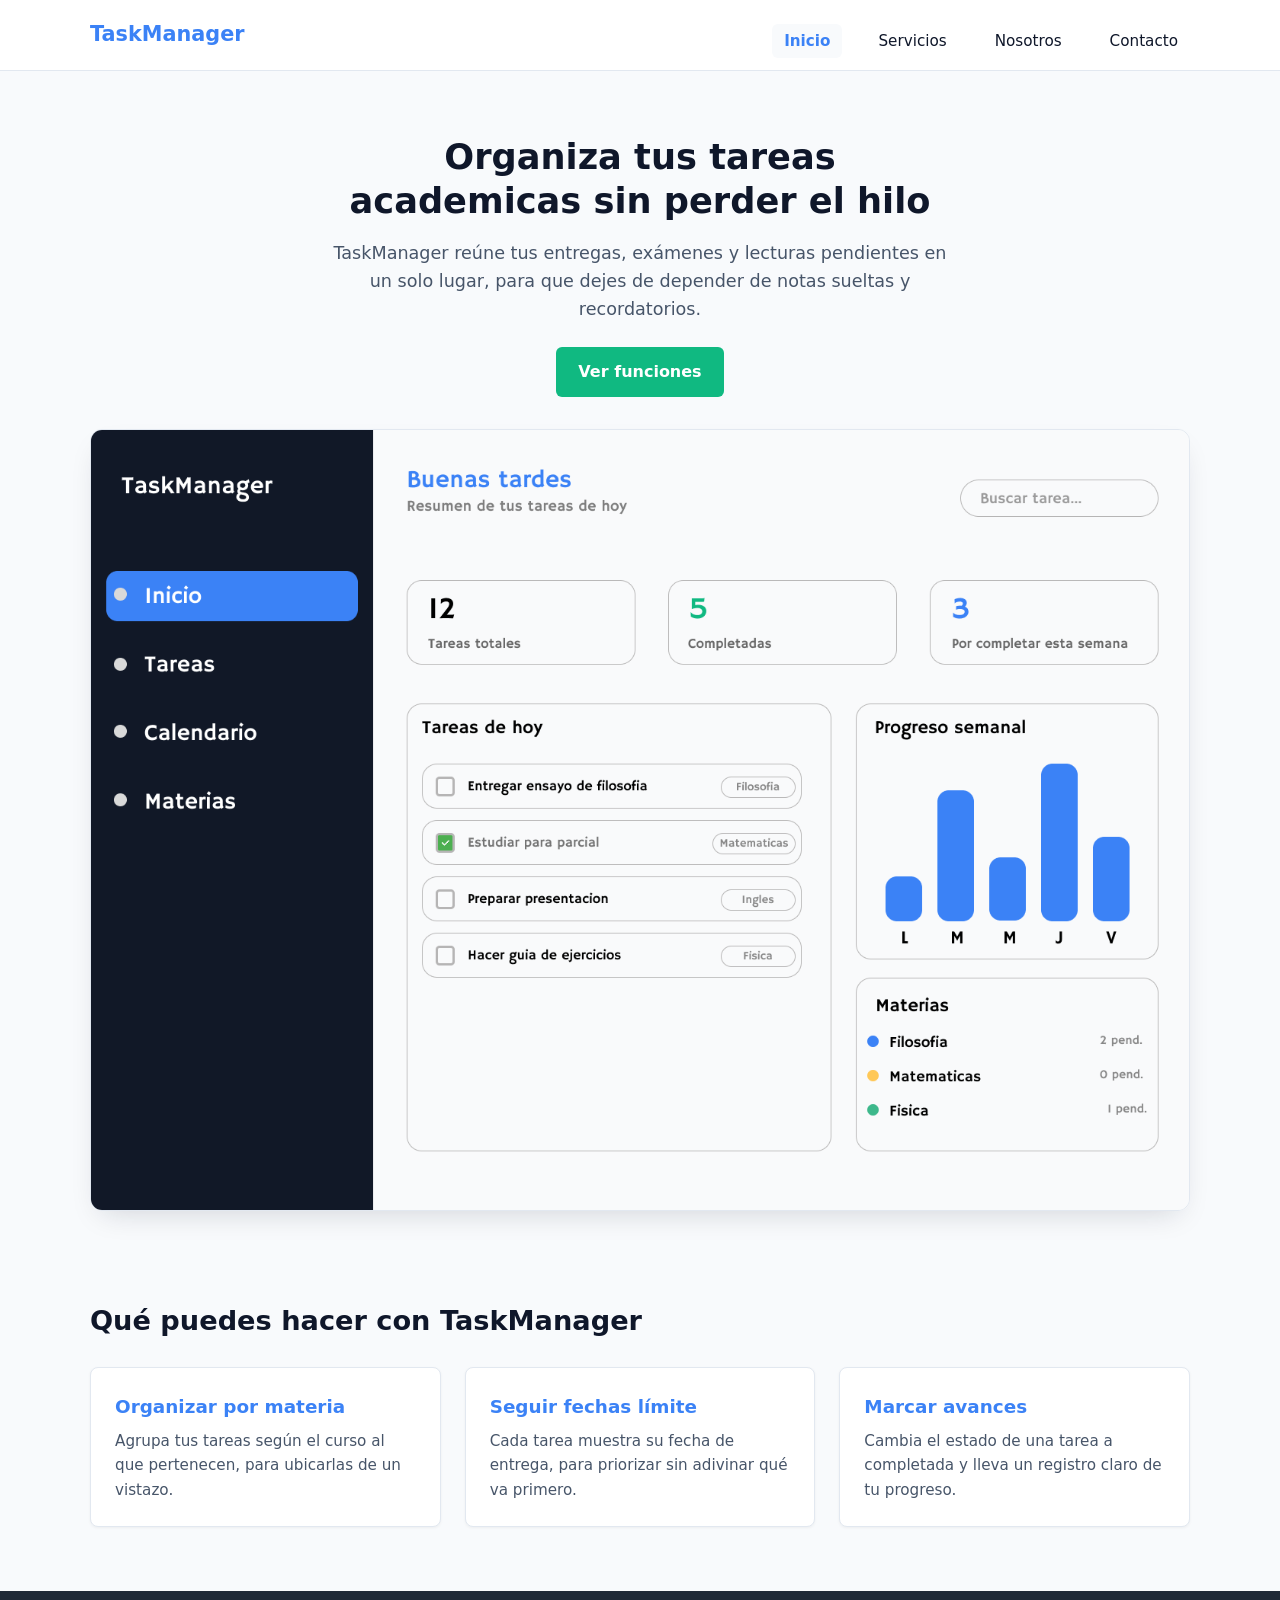
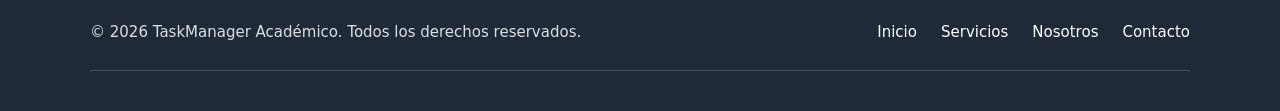
==== commit 3f8a8a5e: "Finalizar integracion del proyecto" ====
--- a/index.html
+++ b/index.html
@@ -6,6 +6,7 @@
     <title>TaskManager</title>
     <link rel="stylesheet" href="css/estilo.css">
     <link rel="icon" type="image/svg+xml" href="favicon.svg">
+    <link rel="stylesheet" href="css/index.css">
 </head>
 <body>
     <header class="header-sitio">
@@ -28,7 +29,7 @@
                 <div class="hero-texto">
                     <h1>Organiza tus tareas academicas sin perder el hilo</h1>
                     <p>
-                        TaskFlow reúne tus entregas, exámenes y lecturas pendientes en un
+                        TaskManager reúne tus entregas, exámenes y lecturas pendientes en un
                         solo lugar, para que dejes de depender de notas sueltas y recordatorios.
                     </p>
                     <a href="servicios.html" class="btn-primario">Ver funciones</a>
--- a/css/estilo.css
+++ b/css/estilo.css
@@ -12,6 +12,18 @@
   --fuente: system-ui, -apple-system, BlinkMacSystemFont, 'Segoe UI', Roboto, sans-serif;
 }
 
+html, body {
+   min-height: 100vh;
+    display: flex;
+    flex-direction: column;
+    margin: 0;
+}
+
+body {
+    display: flex;
+    flex-direction: column;
+    min-height: 100vh;
+}
 
 * {
   margin: 0;
@@ -109,178 +121,6 @@
   }
 }
 
-/**hero section**/
-
-.hero {
-  padding: 4rem 0 3rem;
-  background-color: var(--color-fondo);
-  background-image: url("../img/fondo-estudio.svg");
-  background-repeat: no-repeat;
-  background-position: center;
-  background-size: cover;
-}
- 
-.contenedor-hero {
-  display: flex;
-  flex-direction: column;
-  align-items: center;
-  text-align: center;
-  gap: 2rem;
-}
- 
-.hero-texto {
-  display: flex;
-  flex-direction: column;
-  align-items: center;
-  max-width: 620px;
-}
- 
-.hero h1 {
-  font-size: 2.2rem;
-  margin-bottom: 1rem;
-  line-height: 1.25;
-  color: var(--color-texto);
-}
- 
-.hero p {
-  font-size: 1.1rem;
-  color: var(--color-texto-secundario);
-  margin-bottom: 1.5rem;
-}
- 
-.btn-primario {
-  display: inline-block;
-  background-color: var(--color-secundario);
-  color: var(--color-tarjeta);
-  padding: 0.75rem 1.4rem;
-  border-radius: 6px;
-  text-decoration: none;
-  font-weight: 600;
-  transition: background-color 0.2s ease;
-}
- 
-.btn-primario:hover,
-.btn-primario:focus-visible {
-  background-color: var(--color-secundario-hover);
-}
- 
-.panel-img img{
-  max-width: 100%;
-  height: auto;
-  border-radius: 12px;
-   border: 1px solid var(--borde-color);
-  box-shadow: 0 12px 28px -12px rgba(15, 23, 42, 0.18);
-}
- 
-@media (max-width: 640px) {
-  .hero h1 {
-    font-size: 1.7rem;
-  }
-}
-
-.funciones {
-  padding: 2rem 0 4rem 0;
-}
-
-.funciones h2 {
-  font-size: 1.7rem;
-  margin-bottom: 1.5rem;
-}
-
-.lista-funciones {
-  list-style: none;
-  display: grid;
-  grid-template-columns: repeat(auto-fit, minmax(280px, 1fr));
-  gap: 1.5rem;
-}
-
-.lista-funciones li {
-  background-color: var(--color-tarjeta);
-  border: 1px solid var(--borde-color);
-  border-radius: 8px;
-  padding: 1.5rem;
-  box-shadow: 0 1px 3px rgba(0, 0, 0, 0.05);
-}
-
-.lista-funciones h3 {
-  font-size: 1.15rem;
-  color: var(--color-primario);
-  margin-bottom: 0.5rem;
-}
-
-.lista-funciones p {
-  color: var(--color-texto-secundario);
-  font-size: 0.95rem;
-}
-
-.seccion-contacto {
-  padding: 3rem 0 4rem 0;
-}
-
-.seccion-contacto h1 {
-  font-size: 2rem;
-  color: var(--color-texto);
-  margin-bottom: 0.8rem;
-}
-
-.descripcion-contacto {
-  color: var(--color-texto-secundario);
-  margin-bottom: 2rem;
-  font-size: 1rem;
-}
-
-.tabla-contenedor {
-  width: 100%;
-  overflow-x: auto;
-  background-color: var(--color-tarjeta);
-  border: 1px solid var(--borde-color);
-  border-radius: 8px;
-  box-shadow: 0 1px 3px rgba(0, 0, 0, 0.04);
-}
-
-.tabla-directorio {
-  width: 100%;
-  border-collapse: collapse;
-  text-align: left;
-  font-size: 0.95rem;
-}
-
-.tabla-directorio th {
-  background-color: #f8fafc;
-  color: var(--color-texto);
-  font-weight: 700;
-  padding: 1rem 1.25rem;
-  border-bottom: 2px solid var(--borde-color);
-}
-
-.tabla-directorio td {
-  padding: 1rem 1.25rem;
-  border-bottom: 1px solid var(--borde-color);
-  color: var(--color-texto);
-}
-
-.tabla-directorio tr:last-child td {
-  border-bottom: none;
-}
-
-.tabla-directorio tbody tr:hover {
-  background-color: #f1f5f9;
-}
-
-.tabla-directorio a {
-  color: var(--color-primario);
-  text-decoration: none;
-  font-weight: 500;
-}
-
-.tabla-directorio a:hover {
-  text-decoration: underline;
-}
-
-.seccion-nosotros {
-  padding: 3rem 0 4rem 0;
-}
-
 .encabezado-pagina {
   margin-bottom: 2.5rem;
 }
@@ -294,95 +134,6 @@
 .encabezado-pagina .subtitulo {
   color: var(--color-texto-secundario);
   font-size: 1.05rem;
-}
-
-.identidad-grid {
-  display: grid;
-  grid-template-columns: repeat(auto-fit, minmax(280px, 1fr));
-  gap: 1.5rem;
-  margin-bottom: 3.5rem;
-}
-
-.tarjeta-identidad {
-  background-color: var(--color-tarjeta);
-  border: 1px solid var(--borde-color);
-  border-radius: 8px;
-  padding: 1.75rem;
-  box-shadow: 0 1px 3px rgba(0, 0, 0, 0.04);
-}
-
-.tarjeta-identidad h2 {
-  font-size: 1.3rem;
-  color: var(--color-primario);
-  margin-bottom: 0.75rem;
-}
-
-.tarjeta-identidad p {
-  color: var(--color-texto-secundario);
-  font-size: 0.95rem;
-  line-height: 1.6;
-}
-
-.seccion-equipo {
-  margin-top: 2rem;
-}
-
-.encabezado-seccion {
-  margin-bottom: 2rem;
-}
-
-.encabezado-seccion h2 {
-  font-size: 1.8rem;
-  color: var(--color-texto);
-  margin-bottom: 0.5rem;
-}
-
-.encabezado-seccion p {
-  color: var(--color-texto-secundario);
-  font-size: 1rem;
-}
-
-.equipo-grid {
-  display: grid;
-  grid-template-columns: repeat(auto-fill, minmax(260px, 1fr));
-  gap: 1.5rem;
-}
-
-.tarjeta-miembro {
-  background-color: var(--color-tarjeta);
-  border: 1px solid var(--borde-color);
-  border-radius: 8px;
-  padding: 1.5rem;
-  box-shadow: 0 1px 3px rgba(0, 0, 0, 0.04);
-  transition: transform 0.2s ease, box-shadow 0.2s ease;
-}
-
-.tarjeta-miembro:hover {
-  transform: translateY(-3px);
-  box-shadow: 0 4px 12px rgba(0, 0, 0, 0.08);
-}
-
-.tarjeta-miembro h3 {
-  font-size: 1.05rem;
-  color: var(--color-texto);
-  margin-bottom: 0.35rem;
-}
-
-.tarjeta-miembro .rol {
-  display: inline-block;
-  font-size: 0.85rem;
-  font-weight: 600;
-  color: var(--color-primario);
-  margin-bottom: 0.8rem;
-  background-color: #e0f2fe;
-  padding: 0.2rem 0.5rem;
-  border-radius: 4px;
-}
-
-.tarjeta-miembro p {
-  font-size: 0.9rem;
-  color: var(--color-texto-secundario);
-  line-height: 1.5;
 }
 
 header nav, .nav-links {
@@ -413,10 +164,12 @@
 /* Footer global */
 
 .footer-sitio {
+  width: 100%;
+  margin-top: auto;
+  flex-shrink: 0;
   background-color: var(--color-terciario);
   color: #ffffff;
   padding: 28px 0;
-  margin-top: 48px;
 }
 
 .contenedor-footer {
--- a/css/index.css
+++ b/css/index.css
@@ -0,0 +1,103 @@
+/**hero section**/
+
+.hero {
+  padding: 4rem 0 3rem;
+  background-color: var(--color-fondo);
+  background-image: url("../img/fondo-estudio.svg");
+  background-repeat: no-repeat;
+  background-position: center;
+  background-size: cover;
+}
+ 
+.contenedor-hero {
+  display: flex;
+  flex-direction: column;
+  align-items: center;
+  text-align: center;
+  gap: 2rem;
+}
+ 
+.hero-texto {
+  display: flex;
+  flex-direction: column;
+  align-items: center;
+  max-width: 620px;
+}
+ 
+.hero h1 {
+  font-size: 2.2rem;
+  margin-bottom: 1rem;
+  line-height: 1.25;
+  color: var(--color-texto);
+}
+ 
+.hero p {
+  font-size: 1.1rem;
+  color: var(--color-texto-secundario);
+  margin-bottom: 1.5rem;
+}
+ 
+.btn-primario {
+  display: inline-block;
+  background-color: var(--color-secundario);
+  color: var(--color-tarjeta);
+  padding: 0.75rem 1.4rem;
+  border-radius: 6px;
+  text-decoration: none;
+  font-weight: 600;
+  transition: background-color 0.2s ease;
+}
+ 
+.btn-primario:hover,
+.btn-primario:focus-visible {
+  background-color: var(--color-secundario-hover);
+}
+ 
+.panel-img img{
+  max-width: 100%;
+  height: auto;
+  border-radius: 12px;
+   border: 1px solid var(--borde-color);
+  box-shadow: 0 12px 28px -12px rgba(15, 23, 42, 0.18);
+}
+ 
+@media (max-width: 640px) {
+  .hero h1 {
+    font-size: 1.7rem;
+  }
+}
+
+.funciones {
+  padding: 2rem 0 4rem 0;
+}
+
+.funciones h2 {
+  font-size: 1.7rem;
+  margin-bottom: 1.5rem;
+}
+
+.lista-funciones {
+  list-style: none;
+  display: grid;
+  grid-template-columns: repeat(auto-fit, minmax(280px, 1fr));
+  gap: 1.5rem;
+}
+
+.lista-funciones li {
+  background-color: var(--color-tarjeta);
+  border: 1px solid var(--borde-color);
+  border-radius: 8px;
+  padding: 1.5rem;
+  box-shadow: 0 1px 3px rgba(0, 0, 0, 0.05);
+}
+
+.lista-funciones h3 {
+  font-size: 1.15rem;
+  color: var(--color-primario);
+  margin-bottom: 0.5rem;
+}
+
+.lista-funciones p {
+  color: var(--color-texto-secundario);
+  font-size: 0.95rem;
+}
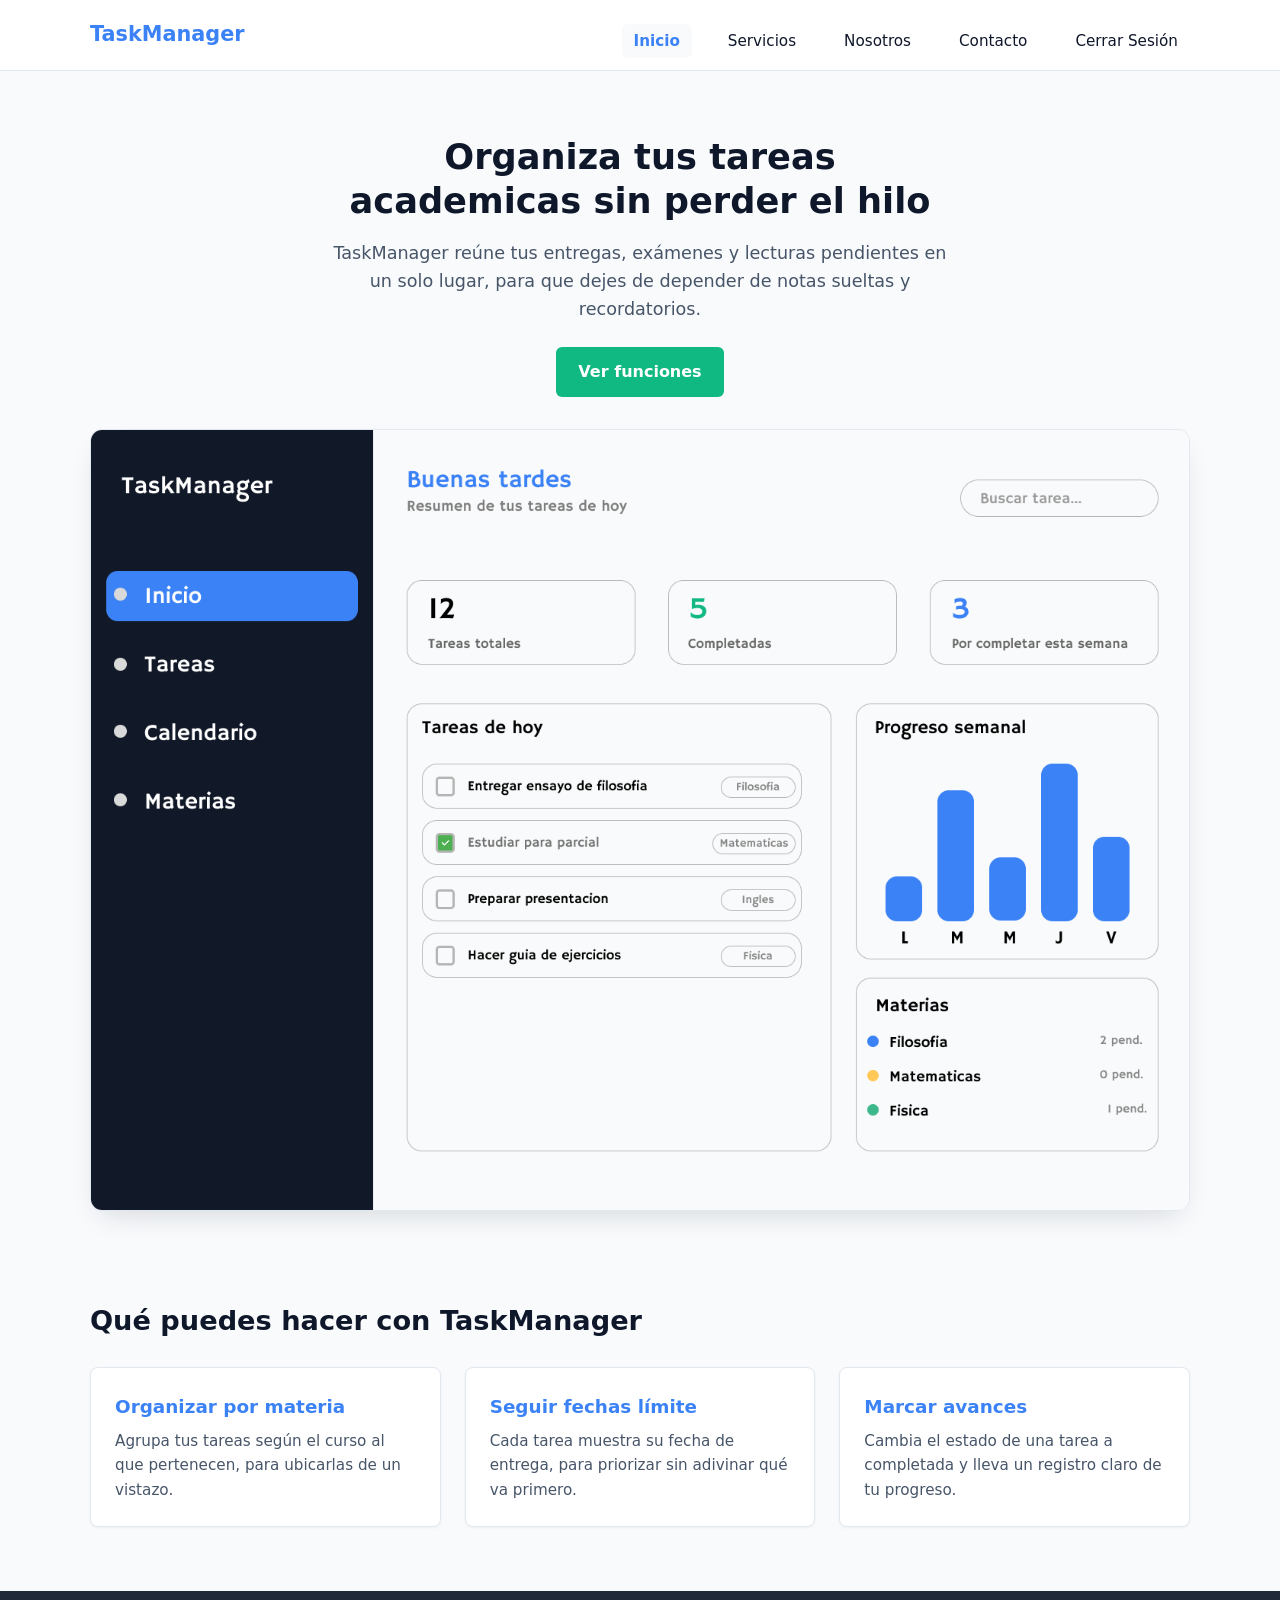
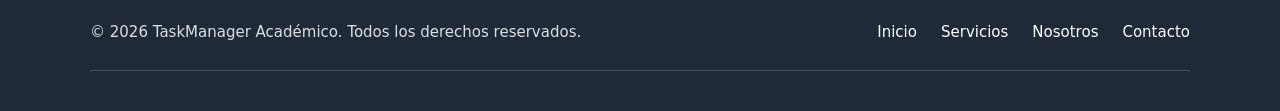
==== commit 11b1a17a: "creacion de login y logica de seguridad" ====
--- a/index.html
+++ b/index.html
@@ -18,6 +18,8 @@
                     <li><a href="servicios.html">Servicios</a></li>
                     <li><a href="nosotros.html">Nosotros</a></li>
                     <li><a href="contacto.html">Contacto</a></li>
+                    <li><a href="logout.php">Cerrar Sesión</a></li>
+                    
                 </ul>
             </nav>
         </div>
